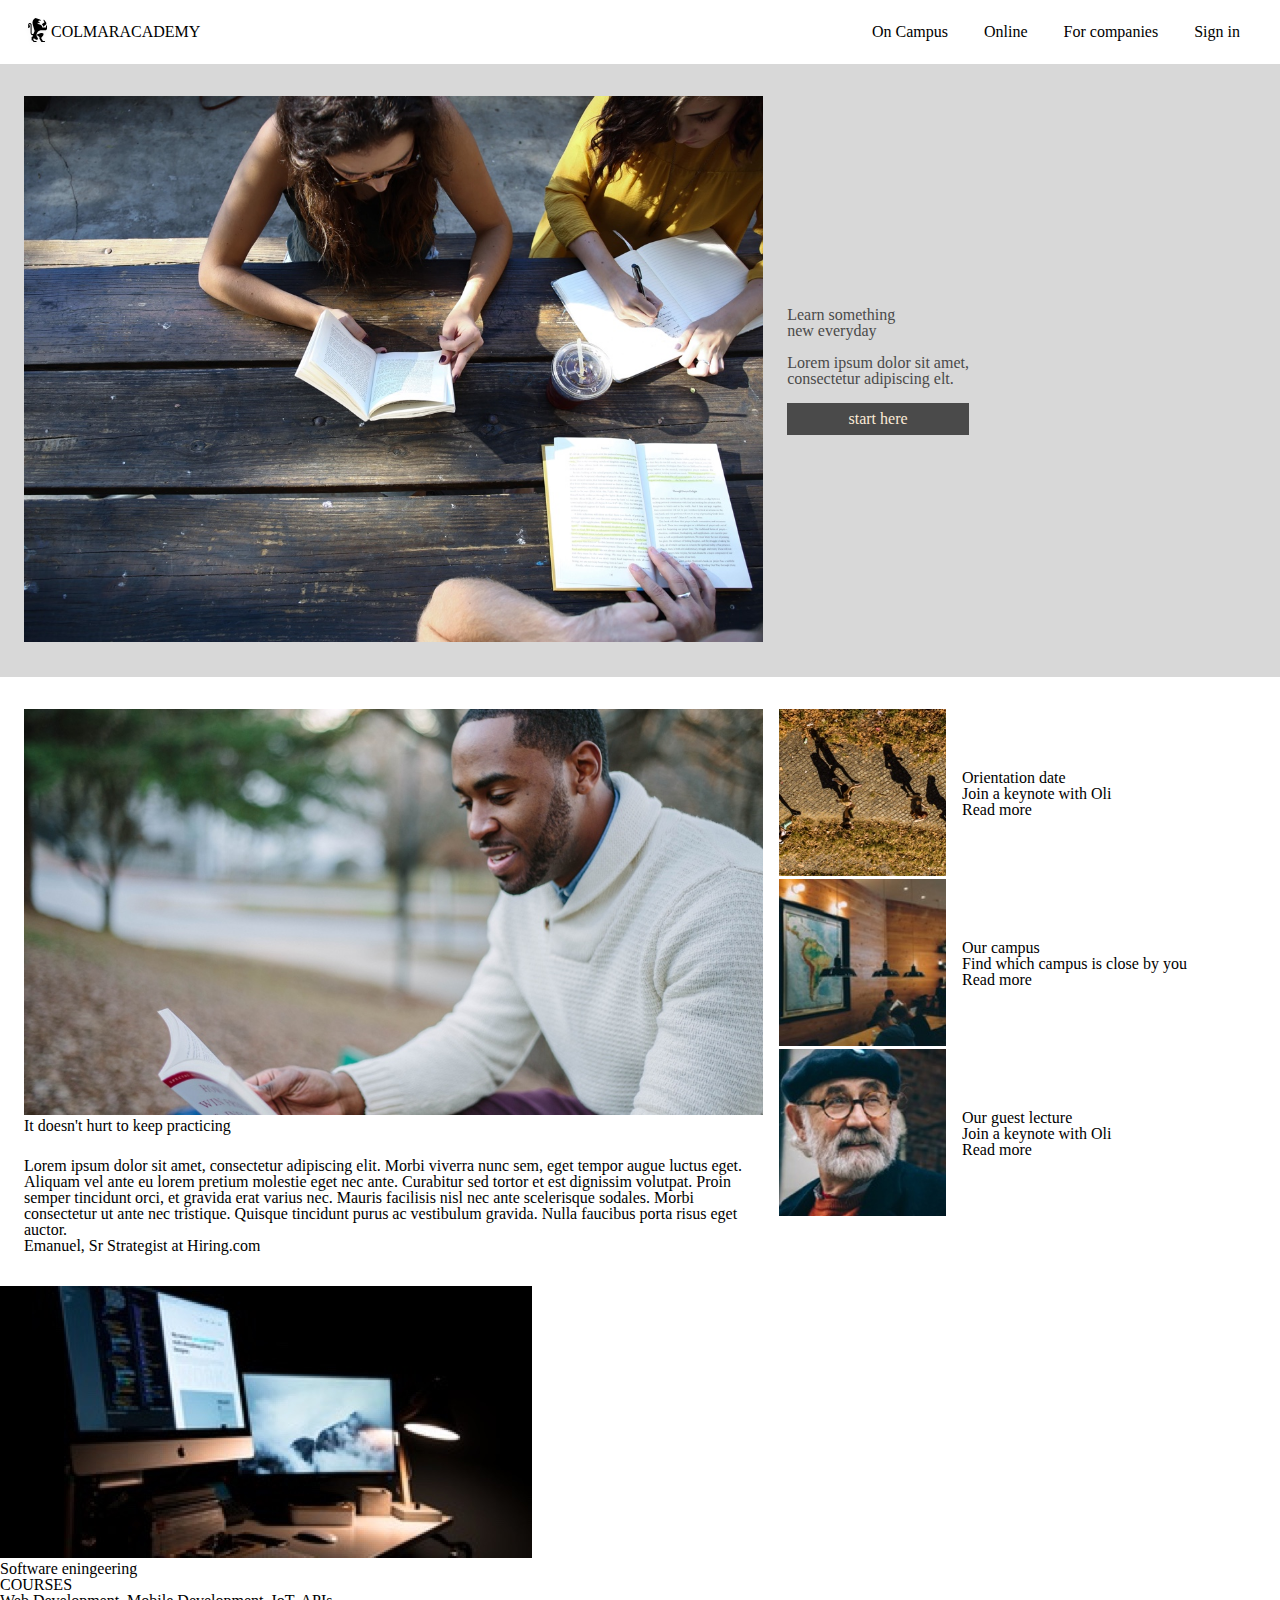
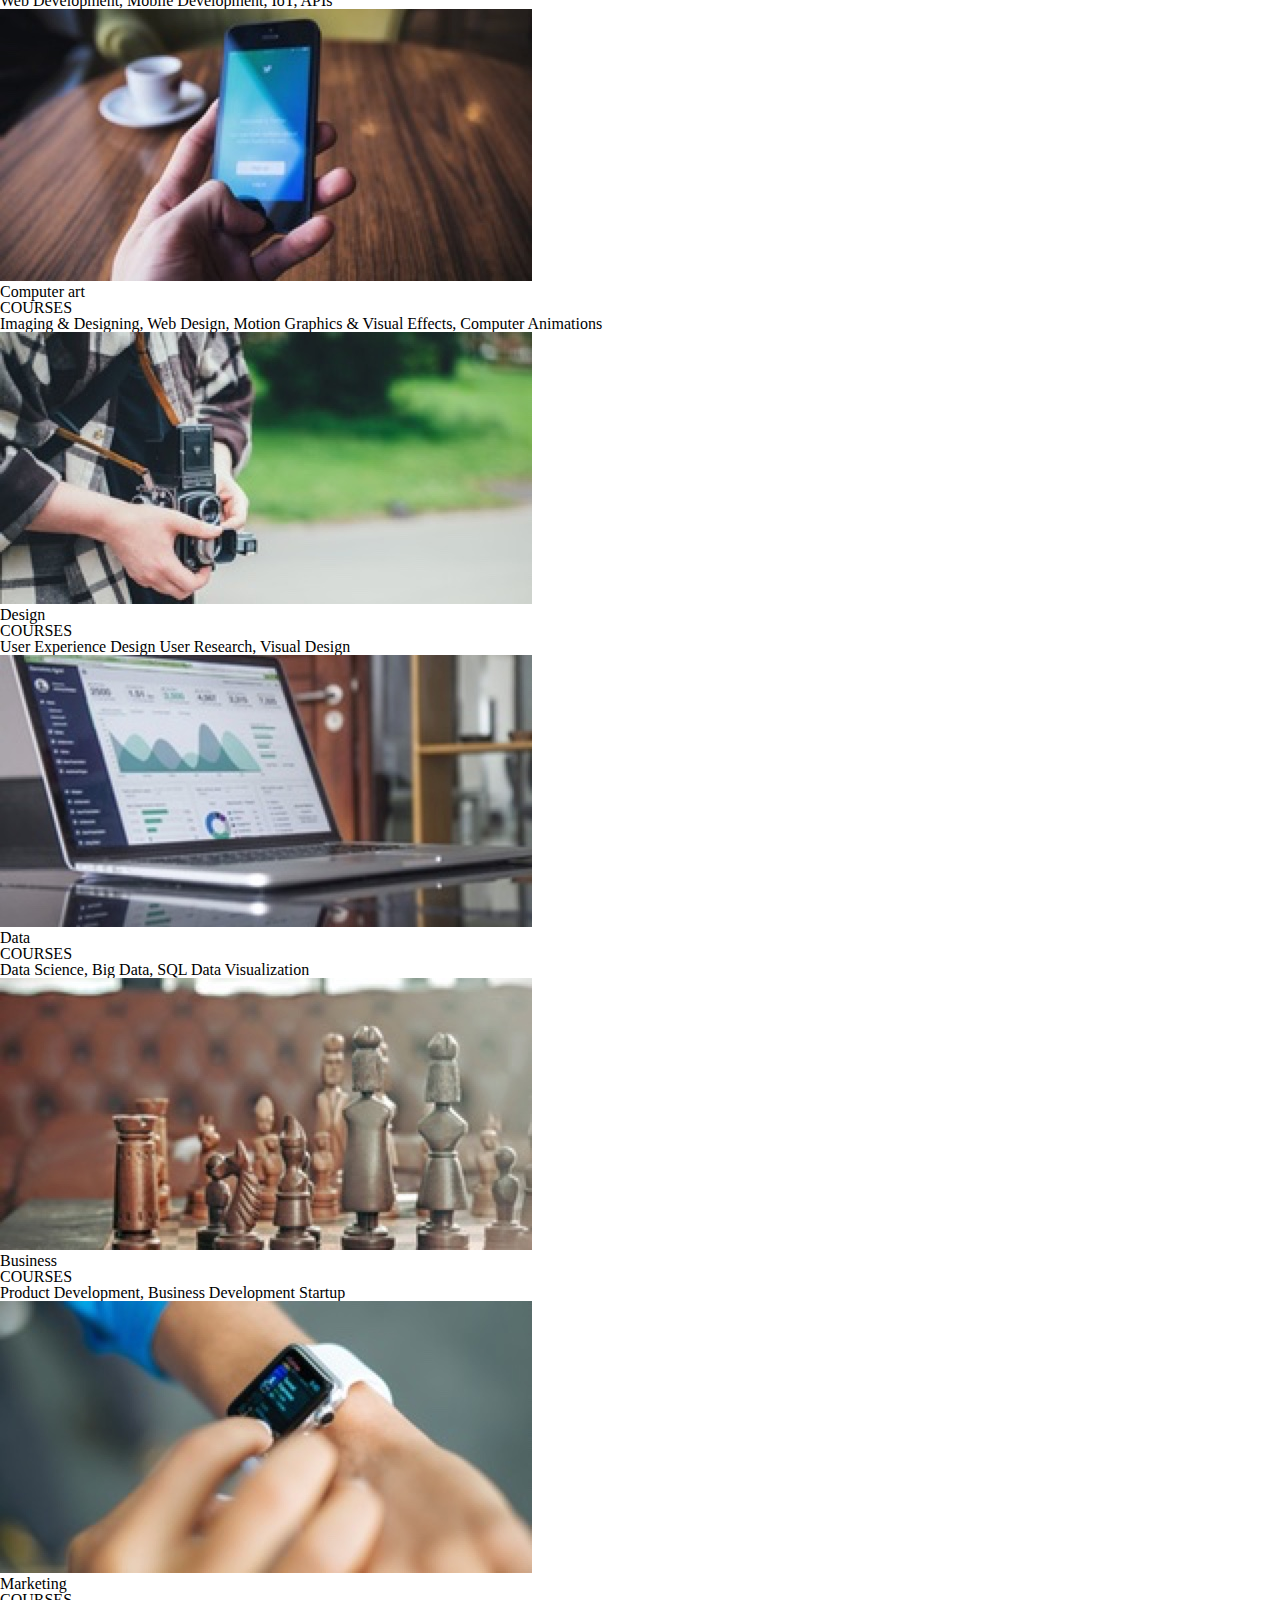
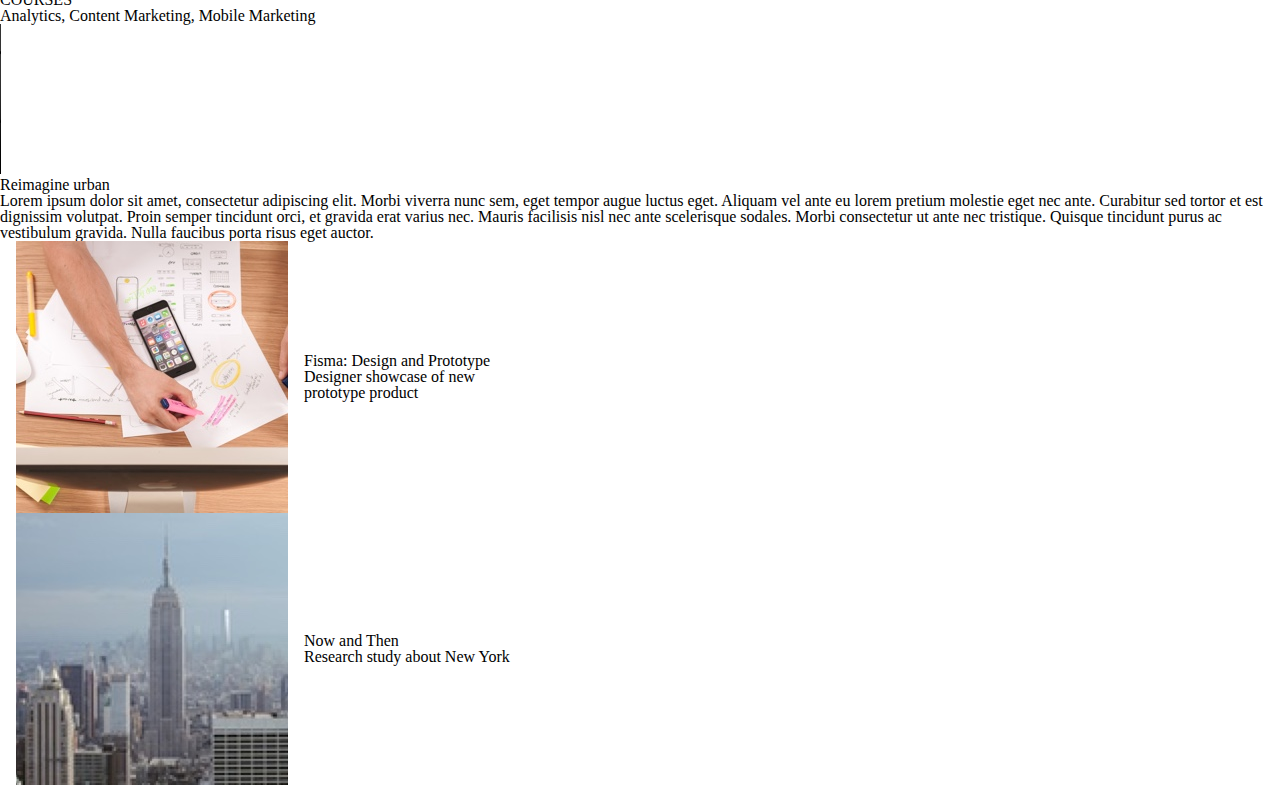
==== Colmar Academy/index.html @ 3397e7c2 "Adding Colmaracademy project" ====
<!DOCTYPE html>
<html lang="en">
<head>
  <meta charset="UTF-8">
  <title>Title</title>
  <link rel="stylesheet" href="resources/css/reset.css">
  <link rel="stylesheet" href="resources/css/style.css">


</head>
<body>

  <header>
      <div class="logo">
        <img src="resources/images/ic-logo.svg"/>
        <span>COLMARACADEMY</span>
      </div>

      <div class="screen-bar">
        <nav>
          <span>On Campus</span>
          <span>Online</span>
          <span>For companies</span>
          <span>Sign in</span>
        </nav>
      </div>
  </header>

  <div class="jumbotron">
      <div class="jumbotron-img">
        <img src="resources/images/banner.jpg">
      </div>

      <div class="jumbotron-text">
        <h1> Learn something <br>new everyday</h1>
        <p> Lorem ipsum dolor sit amet, <br> consectetur adipiscing elt.</p>
        <a href=""> start here</a>
      </div>
  </div>

  <div class="posts_section">
      <div class="main_article">
        <img src="resources/images/information-main.jpg">
        <h1>It doesn't hurt to keep practicing</h1>
        <p class="main_article_text">Lorem ipsum dolor sit amet, consectetur adipiscing elit. Morbi viverra nunc sem, eget tempor augue luctus eget. Aliquam vel ante eu lorem pretium molestie eget nec ante. Curabitur sed tortor et est dignissim volutpat. Proin semper tincidunt orci, et gravida erat varius nec. Mauris facilisis nisl nec ante scelerisque sodales. Morbi consectetur ut ante nec tristique. Quisque tincidunt purus ac vestibulum gravida. Nulla faucibus porta risus eget auctor.</p>
        <p class="main_article_autor"> Emanuel, Sr Strategist at Hiring.com</p>
      </div>

      <div class="posts">
        <div class="post">
          <div class="post_image">
            <img src="resources/images/information-orientation.jpg">
          </div>
          <div class="post_data">
            <h2> Orientation date</h2>
            <p> Join a keynote with Oli</p>
            <a> Read more</a>
          </div>
        </div>

        <div class="post">
          <div class="post_image">
            <img src="resources/images/information-campus.jpg">
          </div>
          <div class="post_data">
            <h2> Our campus</h2>
            <p> Find which campus is close by you</p>
            <a> Read more</a>
          </div>
        </div>

        <div class="post">
          <div class="post_image">
            <img src="resources/images/information-guest-lecture.jpg">
          </div>
          <div class="post_data">
            <h2> Our guest lecture</h2>
            <p> Join a keynote with Oli</p>
            <a> Read more</a>
          </div>
        </div>
      </div>
  </div>

  <div class="learning_section">
    <div class="learning_post">
      <img src="resources/images/course-software.jpg">
      <h2> Software eningeering</h2>
      <p> COURSES</p>
      <p> Web Development, Mobile Development, IoT, APIs</p>
    </div>
    <div class="learning_post">
      <img src="resources/images/course-computer-art.jpg">
      <h2> Computer art</h2>
      <p> COURSES</p>
      <p> Imaging & Designing, Web Design, Motion Graphics  & Visual Effects, Computer Animations</p>
    </div>
    <div class="learning_post">
      <img src="resources/images/course-design.jpg">
      <h2> Design</h2>
      <p> COURSES</p>
      <p> User Experience Design User Research, Visual Design</p>
    </div>
    <div class="learning_post">
      <img src="resources/images/course-data.jpg">
      <h2> Data</h2>
      <p> COURSES</p>
      <p> Data Science, Big Data, SQL Data Visualization</p>
    </div>
    <div class="learning_post">
      <img src="resources/images/course-business.jpg">
      <h2> Business</h2>
      <p> COURSES</p>
      <p> Product Development, Business Development Startup</p>
    </div>
    <div class="learning_post">
      <img src="resources/images/course-marketing.jpg">
      <h2> Marketing</h2>
      <p> COURSES</p>
      <p> Analytics, Content Marketing, Mobile Marketing</p>
    </div>

  </div>

  <div class="thesis_section">
    <div  class="thesis_video">
      <video src="resources/videos/thesis.mp4" controls></video>
      <h2> Reimagine urban</h2>
      <p> Lorem ipsum dolor sit amet, consectetur adipiscing elit. Morbi viverra nunc sem, eget tempor augue luctus eget. Aliquam vel ante eu lorem pretium molestie eget nec ante. Curabitur sed tortor et est dignissim volutpat. Proin semper tincidunt orci, et gravida erat varius nec. Mauris facilisis nisl nec ante scelerisque sodales. Morbi consectetur ut ante nec tristique. Quisque tincidunt purus ac vestibulum gravida. Nulla faucibus porta risus eget auctor.</p>
    </div>

    <div class="posts">

      <div class="post">
        <img src="resources/images/thesis-fisma.jpg">
        <div class="post_data">
          <h2> Fisma: Design and Prototype</h2>
          <p> Designer showcase of new prototype product</p>
        </div>
      </div>

      <div class="post">
        <img src="resources/images/thesis-now-and-then.jpg">
        <div class="post_data">
          <h2> Now and Then</h2>
          <p> Research study about New York</p>
        </div>
      </div>

    </div>

  </div>


</body>
</html>
---- Colmar Academy/resources/css/style.css ----
html{
    font-size: 16px;
}

header{
    height: 4rem;
    display: flex;
    justify-content: space-between;
    align-items: center;
}
.logo{
    margin-left: 24px;
    display: flex;
    align-items: center;
}
.logo span{

}
nav{
    margin-right: 24px;
}
nav span{
    margin: 0 1rem;
}


/* Jumbotron section */
.jumbotron{
    display: flex;
    background-color: #D8D8D8;
    color: #4A4A4A;
    padding: 2rem 1.5rem;
}
.jumbotron-img{

    width: 60%;
}
.jumbotron img{
    max-width: 100%;
}

.jumbotron-text{
    padding-left: 1.5rem;
    display: flex;
    flex-direction: column;
    justify-content: center;
}
.jumbotron-text a{
    padding: 0.5rem 1rem;
    background-color: #4A4A4A;
    color: antiquewhite;

    text-align: center;
}
.jumbotron p{
    margin: 1rem 0;
}
/* End jumbotron section */



/* Post section */
.posts_section{
    display: flex;
    padding: 2rem 1.5rem;
}
.main_article{
    width: 60%;
}
.main_article img{
    max-width: 100%;
}
.main_article h1{
    margin-bottom: 1.5rem;
}
.posts{
    width: 40%;
}
.post{
    padding-left: 1rem;
    display: flex;
}
.post_image{
    width: 35%;
}

.post img{
    max-width: 100%;
}
.post_data{
    display: flex;
    padding-left: 1rem;
    flex-direction: column;
    justify-content: center;
}





/* End post section */
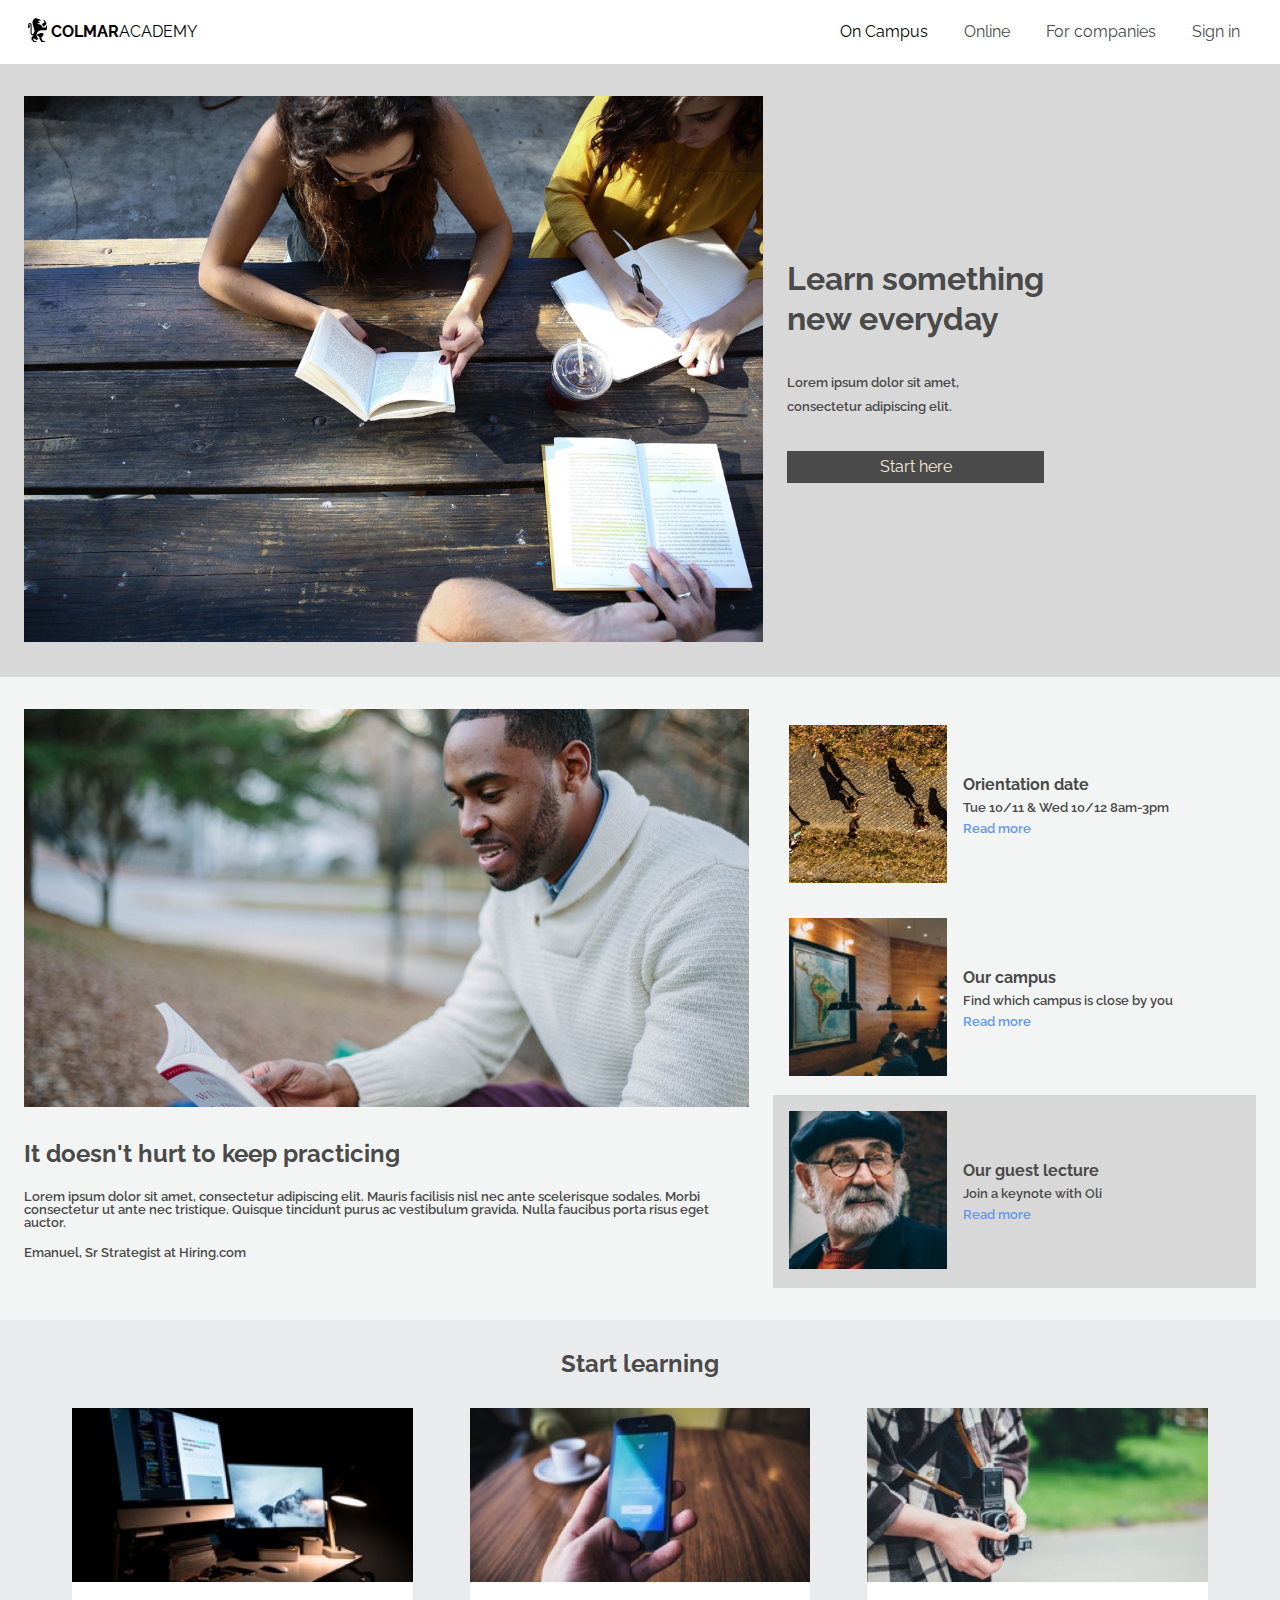
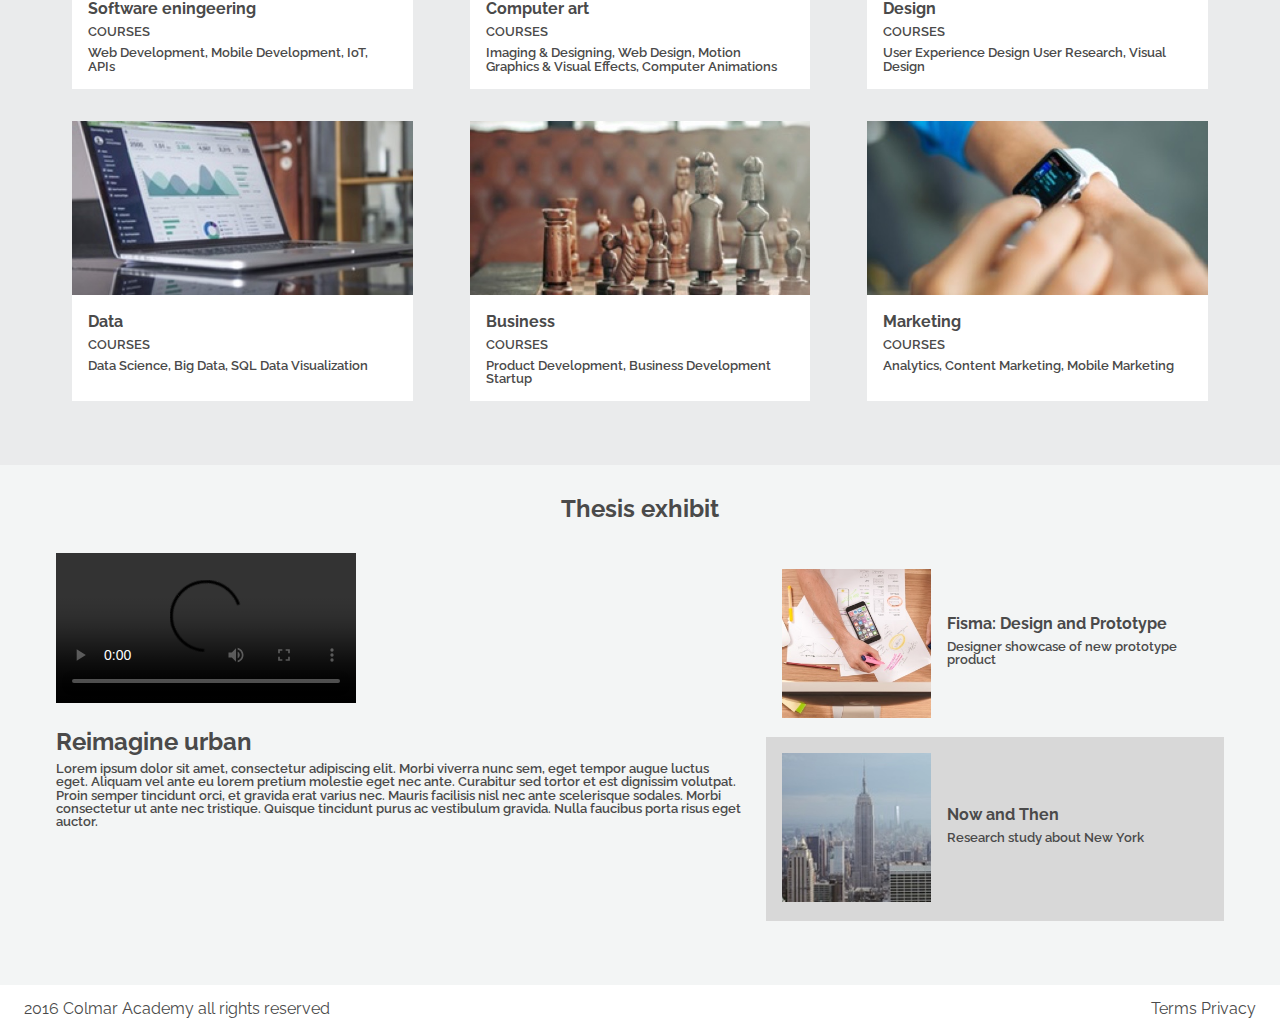
==== commit 4ba84f33: "Finishing desktop design" ====
--- a/Colmar Academy/index.html
+++ b/Colmar Academy/index.html
@@ -5,7 +5,7 @@
   <title>Title</title>
   <link rel="stylesheet" href="resources/css/reset.css">
   <link rel="stylesheet" href="resources/css/style.css">
-
+  <link href="https://fonts.googleapis.com/css?family=Raleway:400,600,800" rel="stylesheet">
 
 </head>
 <body>
@@ -13,12 +13,12 @@
   <header>
       <div class="logo">
         <img src="resources/images/ic-logo.svg"/>
-        <span>COLMARACADEMY</span>
+        <span><strong>COLMAR</strong>ACADEMY</span>
       </div>
 
       <div class="screen-bar">
         <nav>
-          <span>On Campus</span>
+          <span><a>On Campus</a></span>
           <span>Online</span>
           <span>For companies</span>
           <span>Sign in</span>
@@ -33,16 +33,16 @@
 
       <div class="jumbotron-text">
         <h1> Learn something <br>new everyday</h1>
-        <p> Lorem ipsum dolor sit amet, <br> consectetur adipiscing elt.</p>
-        <a href=""> start here</a>
+        <p> Lorem ipsum dolor sit amet, <br> consectetur adipiscing elit.</p>
+        <a href=""> Start here</a>
       </div>
   </div>
 
   <div class="posts_section">
       <div class="main_article">
         <img src="resources/images/information-main.jpg">
-        <h1>It doesn't hurt to keep practicing</h1>
-        <p class="main_article_text">Lorem ipsum dolor sit amet, consectetur adipiscing elit. Morbi viverra nunc sem, eget tempor augue luctus eget. Aliquam vel ante eu lorem pretium molestie eget nec ante. Curabitur sed tortor et est dignissim volutpat. Proin semper tincidunt orci, et gravida erat varius nec. Mauris facilisis nisl nec ante scelerisque sodales. Morbi consectetur ut ante nec tristique. Quisque tincidunt purus ac vestibulum gravida. Nulla faucibus porta risus eget auctor.</p>
+        <h2>It doesn't hurt to keep practicing</h2>
+        <p class="main_article_text">Lorem ipsum dolor sit amet, consectetur adipiscing elit. Mauris facilisis nisl nec ante scelerisque sodales. Morbi consectetur ut ante nec tristique. Quisque tincidunt purus ac vestibulum gravida. Nulla faucibus porta risus eget auctor.</p>
         <p class="main_article_autor"> Emanuel, Sr Strategist at Hiring.com</p>
       </div>
 
@@ -52,8 +52,8 @@
             <img src="resources/images/information-orientation.jpg">
           </div>
           <div class="post_data">
-            <h2> Orientation date</h2>
-            <p> Join a keynote with Oli</p>
+            <h3> Orientation date</h3>
+            <p> Tue 10/11 & Wed 10/12 8am-3pm</p>
             <a> Read more</a>
           </div>
         </div>
@@ -63,7 +63,7 @@
             <img src="resources/images/information-campus.jpg">
           </div>
           <div class="post_data">
-            <h2> Our campus</h2>
+            <h3> Our campus</h3>
             <p> Find which campus is close by you</p>
             <a> Read more</a>
           </div>
@@ -74,7 +74,7 @@
             <img src="resources/images/information-guest-lecture.jpg">
           </div>
           <div class="post_data">
-            <h2> Our guest lecture</h2>
+            <h3> Our guest lecture</h3>
             <p> Join a keynote with Oli</p>
             <a> Read more</a>
           </div>
@@ -83,74 +83,115 @@
   </div>
 
   <div class="learning_section">
-    <div class="learning_post">
-      <img src="resources/images/course-software.jpg">
-      <h2> Software eningeering</h2>
-      <p> COURSES</p>
-      <p> Web Development, Mobile Development, IoT, APIs</p>
-    </div>
-    <div class="learning_post">
-      <img src="resources/images/course-computer-art.jpg">
-      <h2> Computer art</h2>
-      <p> COURSES</p>
-      <p> Imaging & Designing, Web Design, Motion Graphics  & Visual Effects, Computer Animations</p>
-    </div>
-    <div class="learning_post">
-      <img src="resources/images/course-design.jpg">
-      <h2> Design</h2>
-      <p> COURSES</p>
-      <p> User Experience Design User Research, Visual Design</p>
-    </div>
-    <div class="learning_post">
-      <img src="resources/images/course-data.jpg">
-      <h2> Data</h2>
-      <p> COURSES</p>
-      <p> Data Science, Big Data, SQL Data Visualization</p>
-    </div>
-    <div class="learning_post">
-      <img src="resources/images/course-business.jpg">
-      <h2> Business</h2>
-      <p> COURSES</p>
-      <p> Product Development, Business Development Startup</p>
-    </div>
-    <div class="learning_post">
-      <img src="resources/images/course-marketing.jpg">
-      <h2> Marketing</h2>
-      <p> COURSES</p>
-      <p> Analytics, Content Marketing, Mobile Marketing</p>
-    </div>
 
-  </div>
+    <h2 class="title" > Start learning</h2>
+    <div class="learning_posts">
 
-  <div class="thesis_section">
-    <div  class="thesis_video">
-      <video src="resources/videos/thesis.mp4" controls></video>
-      <h2> Reimagine urban</h2>
-      <p> Lorem ipsum dolor sit amet, consectetur adipiscing elit. Morbi viverra nunc sem, eget tempor augue luctus eget. Aliquam vel ante eu lorem pretium molestie eget nec ante. Curabitur sed tortor et est dignissim volutpat. Proin semper tincidunt orci, et gravida erat varius nec. Mauris facilisis nisl nec ante scelerisque sodales. Morbi consectetur ut ante nec tristique. Quisque tincidunt purus ac vestibulum gravida. Nulla faucibus porta risus eget auctor.</p>
-    </div>
-
-    <div class="posts">
-
-      <div class="post">
-        <img src="resources/images/thesis-fisma.jpg">
-        <div class="post_data">
-          <h2> Fisma: Design and Prototype</h2>
-          <p> Designer showcase of new prototype product</p>
+      <div class="learning_post">
+        <img src="resources/images/course-software.jpg">
+        <div class="learning_post_data">
+          <h3> Software eningeering</h3>
+          <p> COURSES</p>
+          <p> Web Development, Mobile Development, IoT, APIs</p>
         </div>
       </div>
 
-      <div class="post">
-        <img src="resources/images/thesis-now-and-then.jpg">
-        <div class="post_data">
-          <h2> Now and Then</h2>
-          <p> Research study about New York</p>
+      <div class="learning_post">
+        <img src="resources/images/course-computer-art.jpg">
+        <div class="learning_post_data">
+          <h3> Computer art</h3>
+          <p> COURSES</p>
+          <p> Imaging & Designing, Web Design, Motion Graphics  & Visual Effects, Computer Animations</p>
+        </div>
+      </div>
+
+      <div class="learning_post">
+        <img src="resources/images/course-design.jpg">
+        <div class="learning_post_data">
+          <h3> Design</h3>
+          <p> COURSES</p>
+          <p> User Experience Design User Research, Visual Design</p>
+        </div>
+      </div>
+
+      <div class="learning_post">
+        <img src="resources/images/course-data.jpg">
+        <div class="learning_post_data">
+          <h3> Data</h3>
+          <p> COURSES</p>
+          <p> Data Science, Big Data, SQL Data Visualization</p>
+        </div>
+      </div>
+
+      <div class="learning_post">
+        <img src="resources/images/course-business.jpg">
+        <div class="learning_post_data">
+          <h3> Business</h3>
+          <p> COURSES</p>
+          <p> Product Development, Business Development Startup</p>
+        </div>
+      </div>
+
+      <div class="learning_post">
+        <img src="resources/images/course-marketing.jpg">
+        <div class="learning_post_data">
+          <h3> Marketing</h3>
+          <p> COURSES</p>
+          <p> Analytics, Content Marketing, Mobile Marketing</p>
         </div>
       </div>
 
     </div>
 
+
   </div>
 
+  <div class="thesis_section">
+    <h2 class="title" > Thesis exhibit</h2>
+    <div class="thesis_content">
+      <div  class="thesis_video">
+        <video src="resources/videos/thesis.mp4" controls></video>
+        <h2> Reimagine urban</h2>
+        <p> Lorem ipsum dolor sit amet, consectetur adipiscing elit. Morbi viverra nunc sem, eget tempor augue luctus eget. Aliquam vel ante eu lorem pretium molestie eget nec ante. Curabitur sed tortor et est dignissim volutpat. Proin semper tincidunt orci, et gravida erat varius nec. Mauris facilisis nisl nec ante scelerisque sodales. Morbi consectetur ut ante nec tristique. Quisque tincidunt purus ac vestibulum gravida. Nulla faucibus porta risus eget auctor.</p>
+      </div>
+
+      <div class="posts">
+
+        <div class="post">
+          <div class="post_image">
+            <img src="resources/images/thesis-fisma.jpg">
+          </div>
+          <div class="post_data">
+            <h3> Fisma: Design and Prototype</h3>
+            <p> Designer showcase of new prototype product</p>
+          </div>
+        </div>
+
+        <div class="post">
+          <div class="post_image">
+            <img src="resources/images/thesis-now-and-then.jpg">
+          </div>
+          <div class="post_data">
+            <h3> Now and Then</h3>
+            <p> Research study about New York</p>
+          </div>
+        </div>
+
+      </div>
+    </div>
+
+
+  </div>
+
+  <footer>
+    <div>
+      2016 Colmar Academy all rights reserved
+    </div>
+
+    <div>
+      Terms Privacy
+    </div>
+  </footer>
 
 </body>
 </html>--- a/Colmar Academy/resources/css/style.css
+++ b/Colmar Academy/resources/css/style.css
@@ -1,5 +1,7 @@
 html{
     font-size: 16px;
+    color: #4A4A4A;
+    font-family: 'Raleway', sans-serif;
 }
 
 header{
@@ -9,12 +11,35 @@
     align-items: center;
 }
 .logo{
+    color:black;
     margin-left: 24px;
     display: flex;
     align-items: center;
 }
-.logo span{
-
+span strong{
+    font-weight: bold;
+
+}
+h1{
+    line-height: 2.5rem;
+    font-weight: bold;
+    font-size: 2rem;
+}
+
+h2{
+    font-size: 1.5rem;
+    font-weight: bold;
+}
+h3{
+    font-size: 1rem;
+    font-weight: bold;
+    color: #4A4A4A;
+}
+
+
+p{
+    font-size: 0.82rem;
+    font-weight: 600;
 }
 nav{
     margin-right: 24px;
@@ -23,12 +48,16 @@
     margin: 0 1rem;
 }
 
+.title{
+    text-align: center;
+    margin-bottom: 2rem;
+}
 
 /* Jumbotron section */
 .jumbotron{
     display: flex;
     background-color: #D8D8D8;
-    color: #4A4A4A;
+
     padding: 2rem 1.5rem;
 }
 .jumbotron-img{
@@ -53,7 +82,9 @@
     text-align: center;
 }
 .jumbotron p{
-    margin: 1rem 0;
+    margin: 2rem 0;
+    line-height: 1.5rem;
+    font-weight: 600;
 }
 /* End jumbotron section */
 
@@ -61,6 +92,7 @@
 
 /* Post section */
 .posts_section{
+    background-color: #F3F5F5;
     display: flex;
     padding: 2rem 1.5rem;
 }
@@ -70,18 +102,40 @@
 .main_article img{
     max-width: 100%;
 }
-.main_article h1{
+.main_article h2{
+    margin-top: 2rem;
     margin-bottom: 1.5rem;
 }
+.main_article_text, .main_article_autor{
+
+    margin-top: 1rem;
+}
 .posts{
+    margin-left: 1.5rem;
     width: 40%;
 }
+
+
+.posts .post:last-child{
+    background-color: #D8D8D8;
+}
+.posts .post:first-child{
+    padding-top: 0;
+}
+
 .post{
-    padding-left: 1rem;
+
     display: flex;
 }
 .post_image{
     width: 35%;
+    margin: 1rem 1rem;
+}
+
+.post a{
+    font-size: 0.82rem;
+    font-weight: 600;
+    color: cornflowerblue;
 }
 
 .post img{
@@ -89,13 +143,93 @@
 }
 .post_data{
     display: flex;
-    padding-left: 1rem;
+    width: 65%;
     flex-direction: column;
     justify-content: center;
 }
-
-
-
-
-
-/* End post section */+.post_data p{
+    margin: 0.5rem 0;
+}
+
+
+/* Post section end*/
+
+/* Learning section */
+
+.learning_section{
+    padding: 2rem 4.5rem;
+    background-color:#EAEBEC ;
+}
+.learning_section h2{
+    text-align: center;
+}
+.learning_posts{
+    display: flex;
+    flex-flow: wrap;
+    justify-content: space-between;
+}
+
+.learning_post{
+    width: 30%;
+    background-color: white;
+    margin-bottom: 2rem;
+}
+
+.learning_post h2{
+
+    text-align: left;
+}
+
+.learning_post img{
+    max-width: 100%;
+}
+.learning_post p{
+    margin: 0.5rem 0;
+}
+.learning_post_data{
+    margin: 1rem 1rem 1rem ;
+}
+
+/* Learning section end*/
+
+/* Thesis section*/
+.thesis_section{
+    background-color: #F3F5F5;
+    padding: 2rem;
+
+}
+
+
+.thesis_content{
+    display: flex;
+    margin: 2rem 1.5rem ;
+}
+
+
+.thesis_video{
+    width: 60%;
+
+}
+.thesis_video video{
+    max-width: 100%;
+    margin-bottom: 1.5rem;
+}
+.thesis_video h2{
+    margin-bottom: 0.5rem;
+}
+
+
+
+/* Thesis section end*/
+
+
+/* footer */
+footer{
+    display: flex;
+    justify-content: space-between;
+}
+footer div{
+    margin: 1rem 1.5rem;
+}
+
+/* footer end*/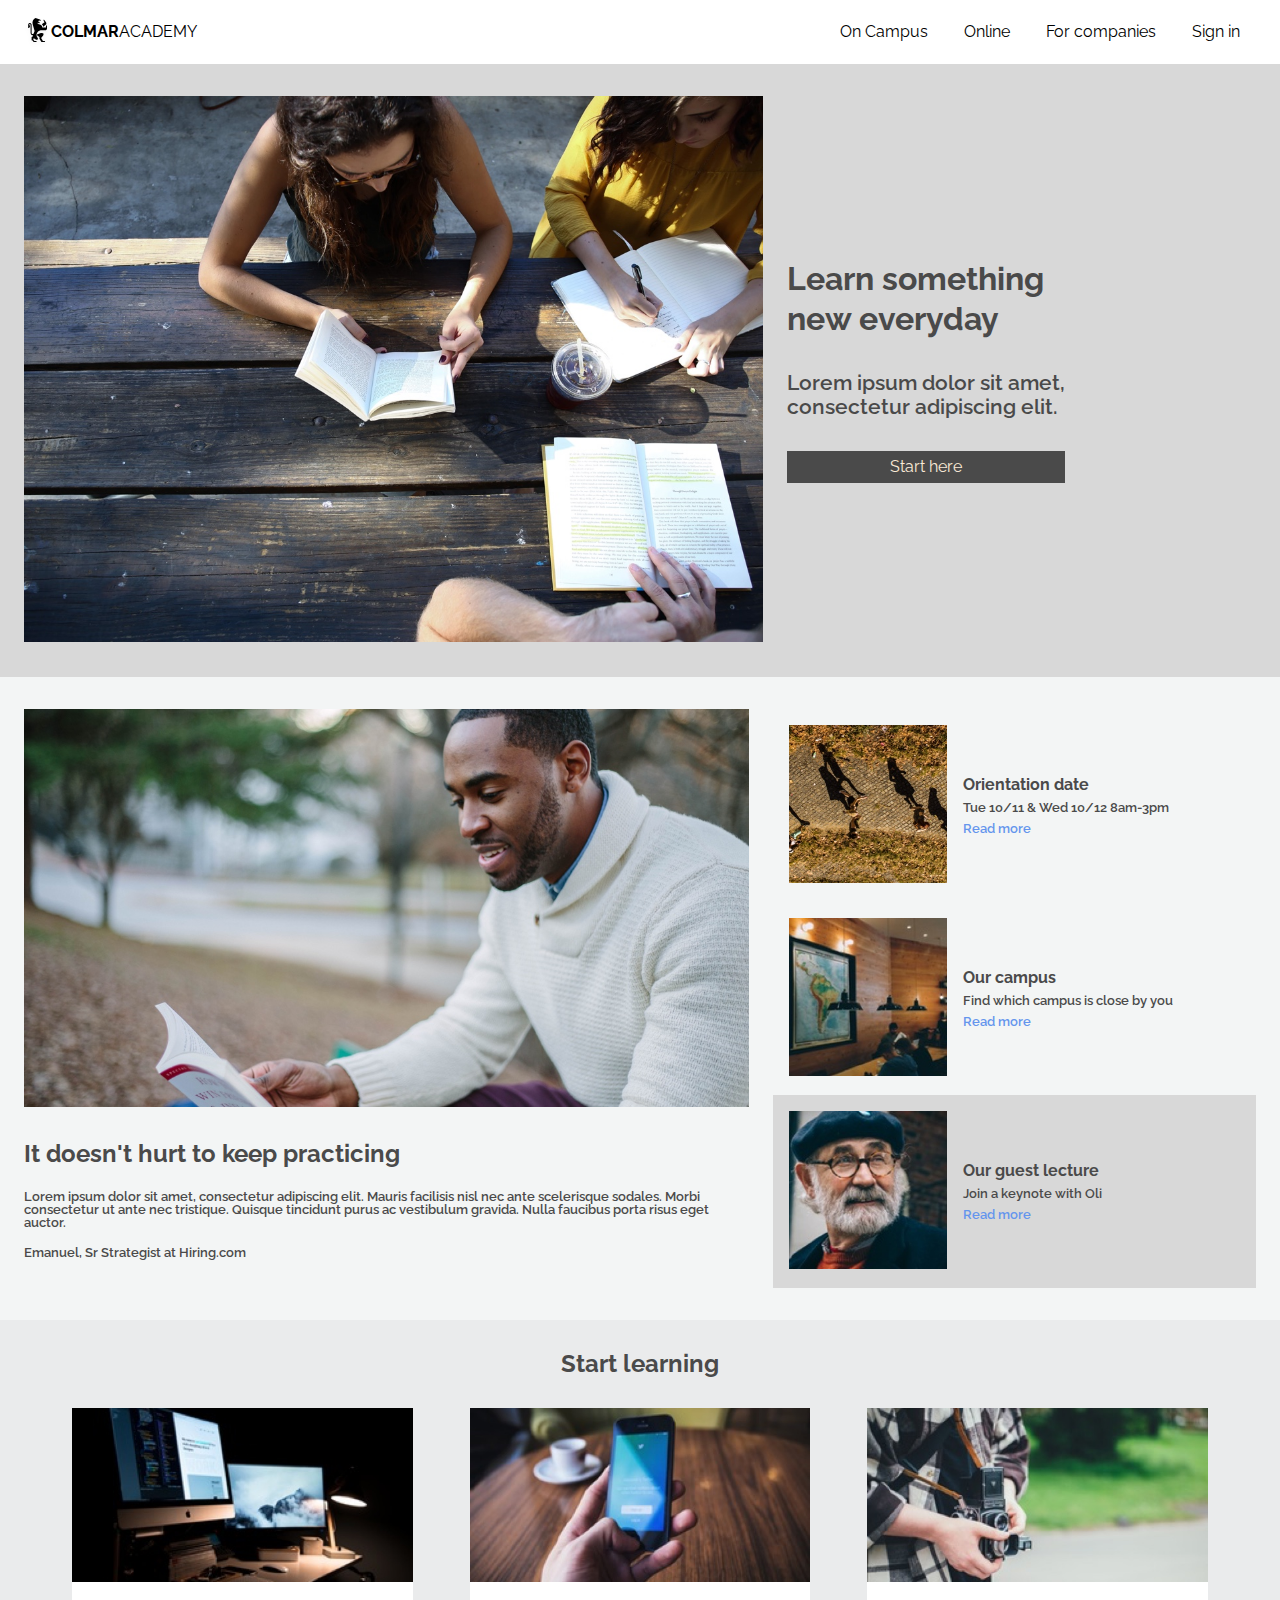
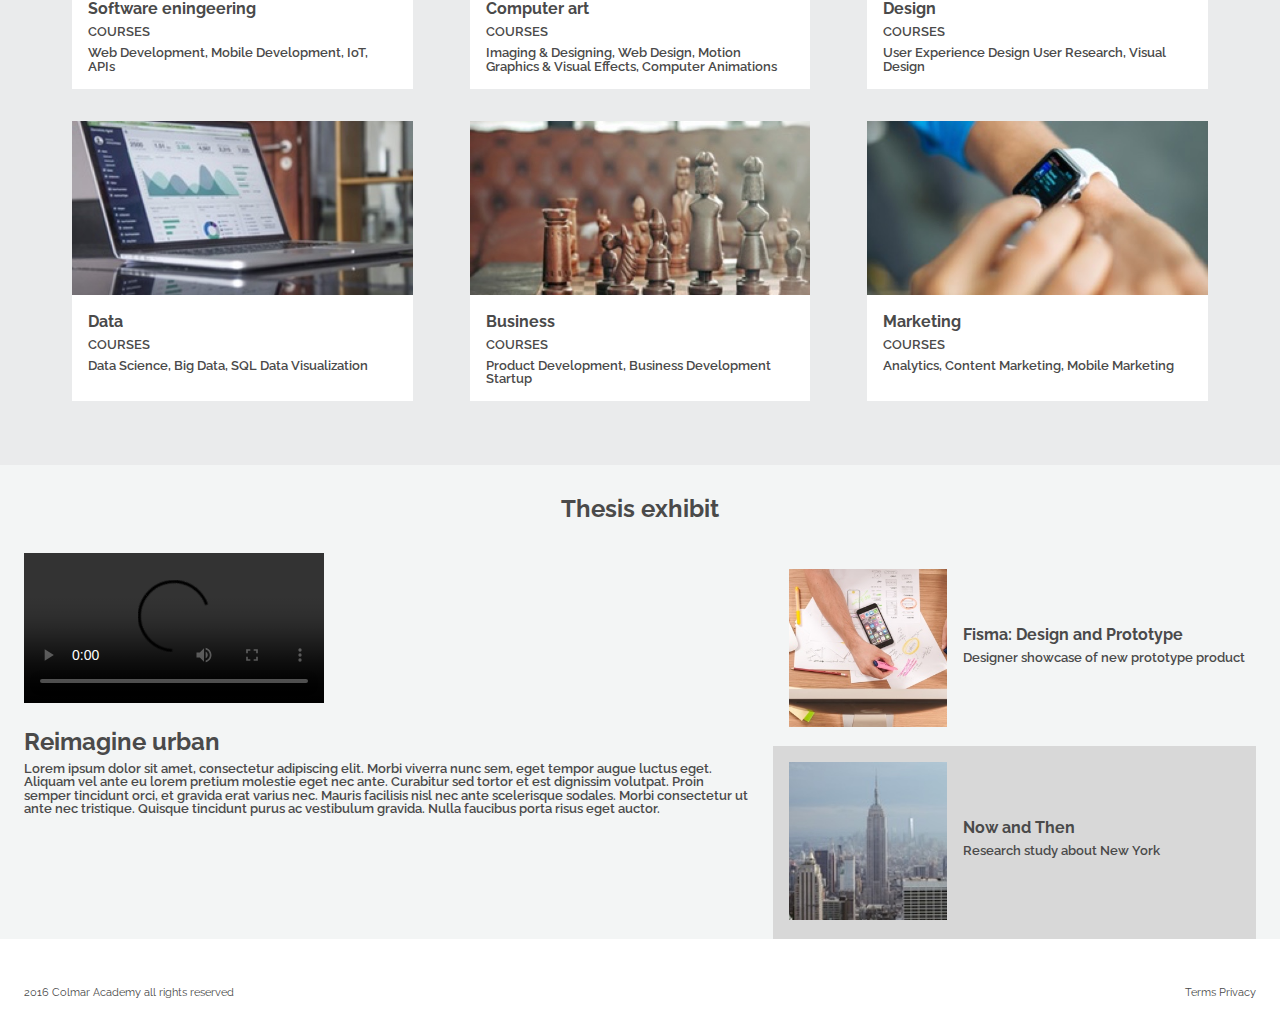
==== commit da80e694: "starting mobile version" ====
--- a/Colmar Academy/index.html
+++ b/Colmar Academy/index.html
@@ -11,19 +11,29 @@
 <body>
 
   <header>
-      <div class="logo">
-        <img src="resources/images/ic-logo.svg"/>
-        <span><strong>COLMAR</strong>ACADEMY</span>
-      </div>
-
-      <div class="screen-bar">
-        <nav>
-          <span><a>On Campus</a></span>
-          <span>Online</span>
-          <span>For companies</span>
-          <span>Sign in</span>
-        </nav>
-      </div>
+
+
+    <div class="logo desktop">
+      <img src="resources/images/ic-logo.svg"/>
+      <span><strong>COLMAR</strong>ACADEMY</span>
+    </div>
+
+    <div class="screen-bar desktop">
+      <nav>
+        <span><a href="#">On Campus</a></span>
+        <span><a href="#">Online</a></span>
+        <span><a href="#">For companies</a></span>
+        <span><a href="#">Sign in</a></span>
+      </nav>
+    </div>
+
+    <div class="mobile-bar">
+      <div class="box"><img src="resources/images/ic-logo.svg"/></div>
+      <div class="box"><img src="resources/images/ic-on-campus.svg"/></div>
+      <div class="box"><img src="resources/images/ic-online.svg"/></div>
+      <div class="box"><img src="resources/images/ic-login.svg"/></div>
+    </div>
+
   </header>
 
   <div class="jumbotron">
--- a/Colmar Academy/resources/css/style.css
+++ b/Colmar Academy/resources/css/style.css
@@ -1,20 +1,17 @@
+
+/* Global styles */
 html{
     font-size: 16px;
     color: #4A4A4A;
     font-family: 'Raleway', sans-serif;
 }
 
-header{
-    height: 4rem;
-    display: flex;
-    justify-content: space-between;
-    align-items: center;
-}
 .logo{
     color:black;
     margin-left: 24px;
     display: flex;
     align-items: center;
+
 }
 span strong{
     font-weight: bold;
@@ -41,6 +38,18 @@
     font-size: 0.82rem;
     font-weight: 600;
 }
+/* Global styles end*/
+
+
+
+/* Header section */
+header{
+    height: 4rem;
+    display: flex;
+    justify-content: space-between;
+    align-items: center;
+}
+
 nav{
     margin-right: 24px;
 }
@@ -52,6 +61,12 @@
     text-align: center;
     margin-bottom: 2rem;
 }
+
+.mobile-bar{
+    display: none;
+}
+
+/* Header section end*/
 
 /* Jumbotron section */
 .jumbotron{
@@ -85,6 +100,7 @@
     margin: 2rem 0;
     line-height: 1.5rem;
     font-weight: 600;
+    font-size: 1.3rem;
 }
 /* End jumbotron section */
 
@@ -195,7 +211,7 @@
 /* Thesis section*/
 .thesis_section{
     background-color: #F3F5F5;
-    padding: 2rem;
+    padding-top: 2rem;
 
 }
 
@@ -229,7 +245,31 @@
     justify-content: space-between;
 }
 footer div{
+    font-size: 0.7rem;
     margin: 1rem 1.5rem;
 }
 
-/* footer end*/+/* footer end*/
+
+
+
+
+@media only screen and (max-width: 470px){
+    /* Header  section*/
+    .desktop{
+        display: none;
+    }
+    .mobile-bar{
+
+        display: flex;
+        justify-content: space-between;
+        align-items: center;
+        width: 100%;
+        padding: 0 2rem;
+    }
+
+
+    /* Header section end*/
+
+
+}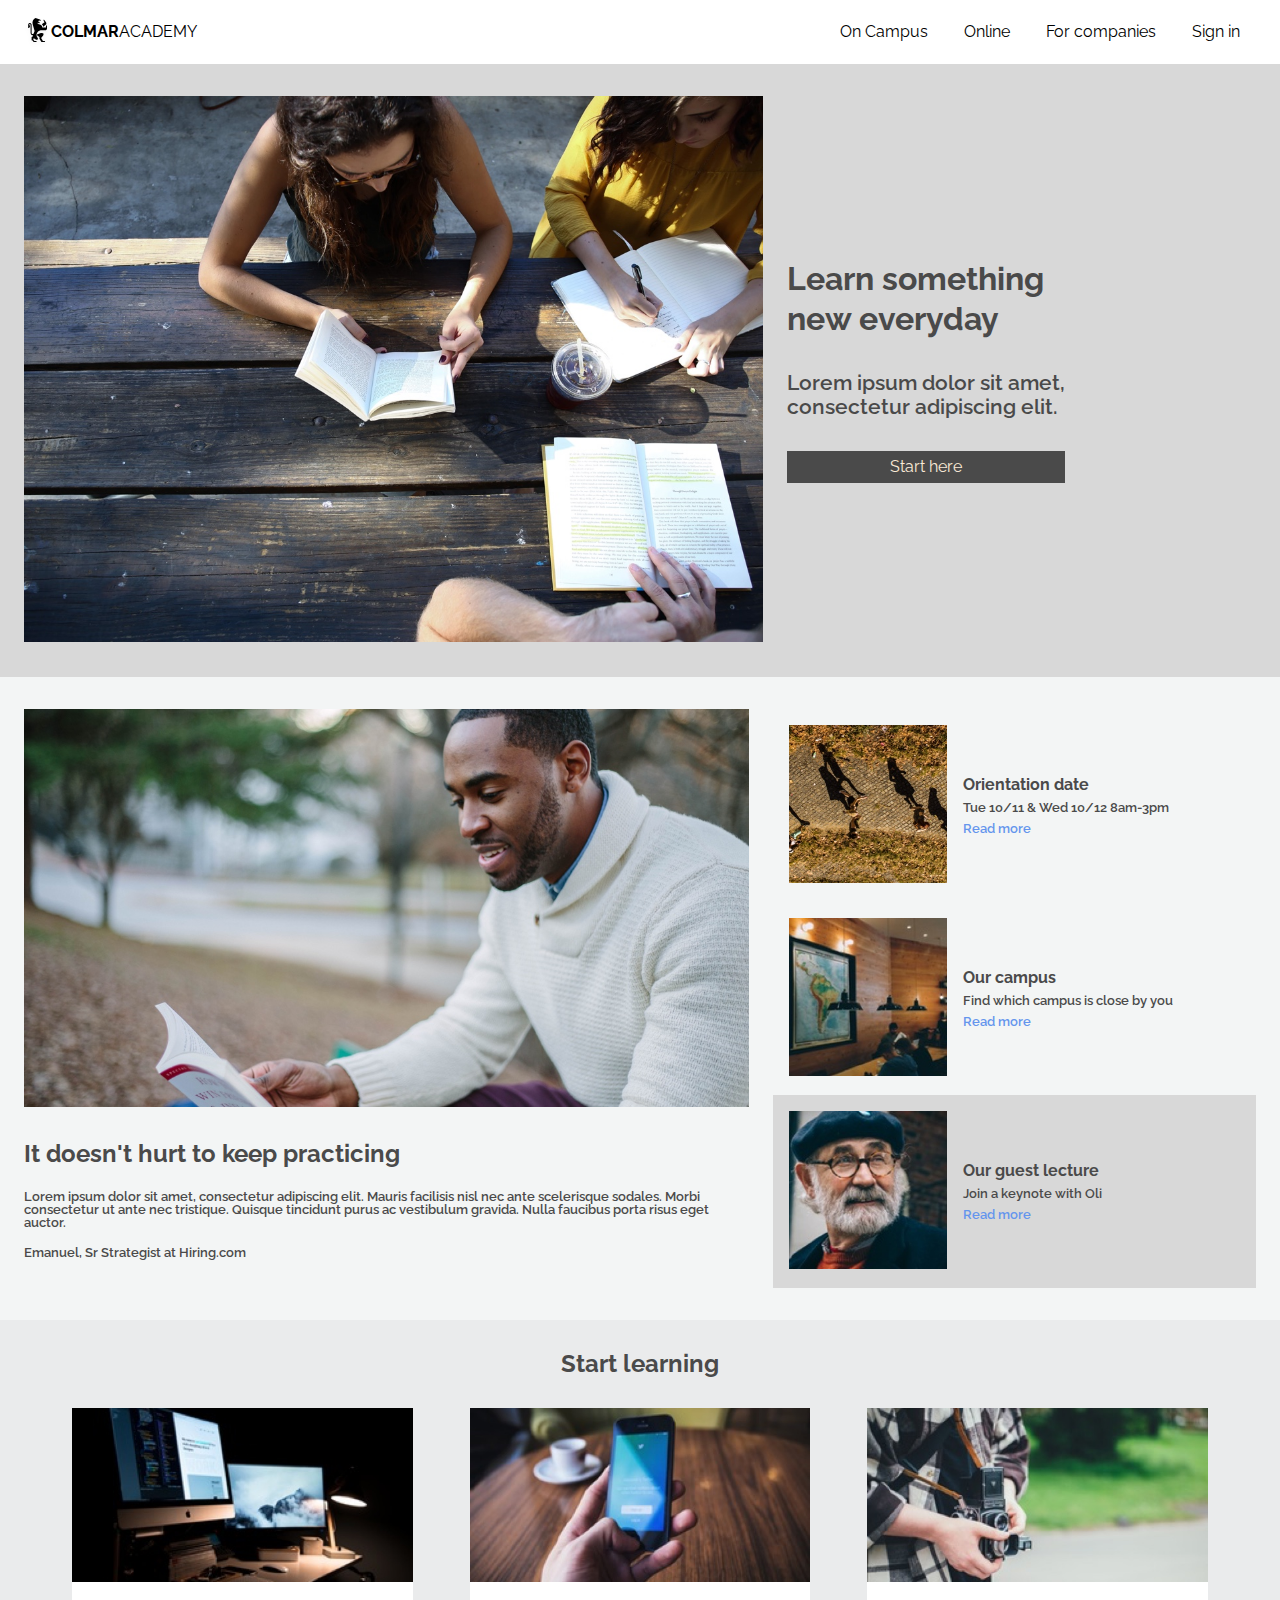
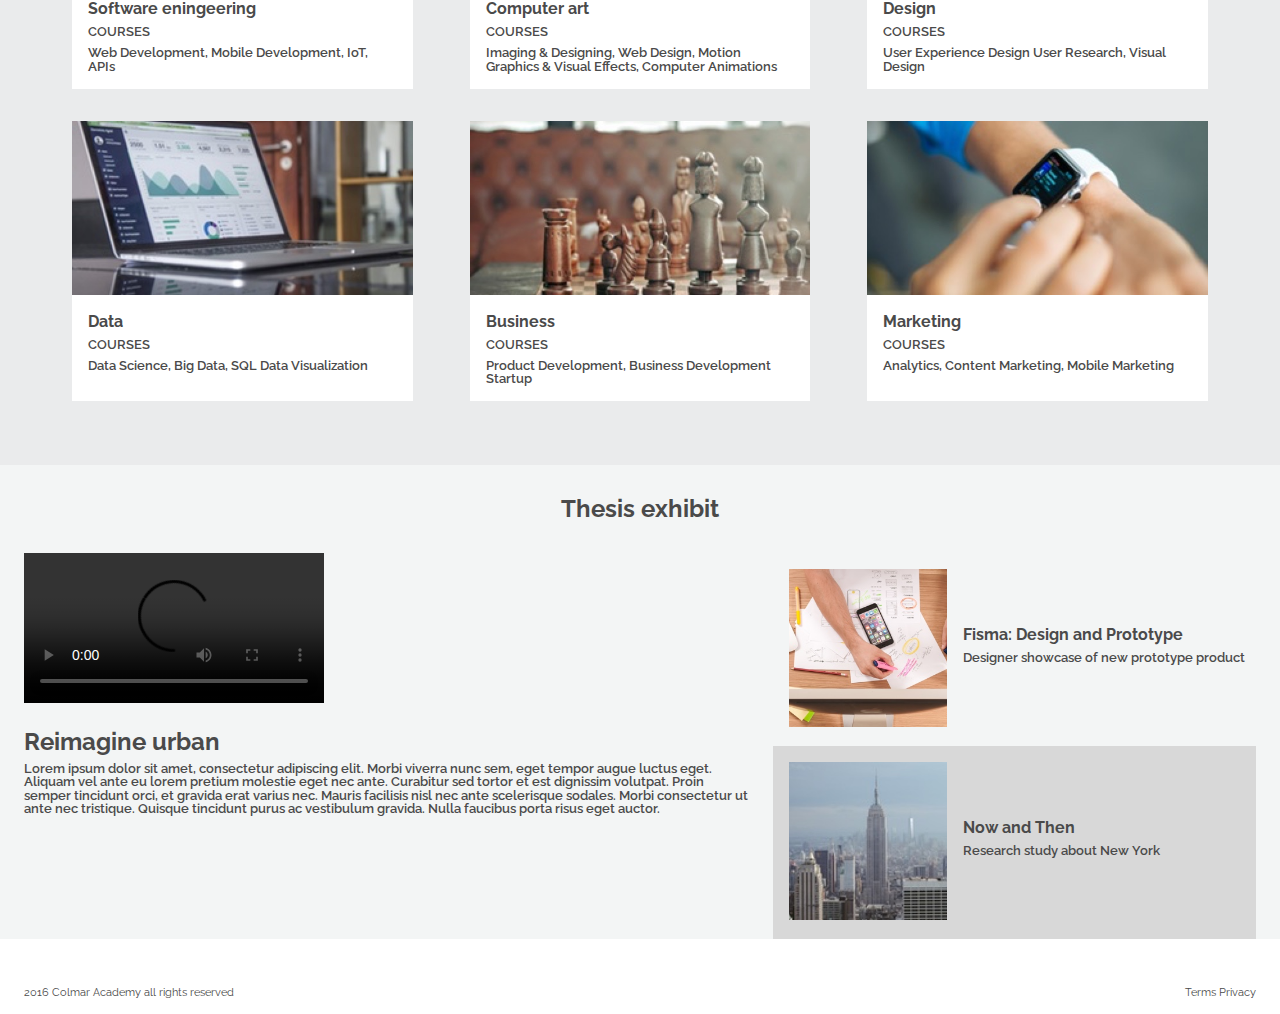
==== commit e51cd5c0: "fixing min-width" ====
--- a/Colmar Academy/index.html
+++ b/Colmar Academy/index.html
@@ -6,7 +6,7 @@
   <link rel="stylesheet" href="resources/css/reset.css">
   <link rel="stylesheet" href="resources/css/style.css">
   <link href="https://fonts.googleapis.com/css?family=Raleway:400,600,800" rel="stylesheet">
-
+  <link rel="icon" href="resources/images/favicon.ico" type="image/x-icon">
 </head>
 <body>
 
@@ -28,21 +28,22 @@
     </div>
 
     <div class="mobile-bar">
-      <div class="box"><img src="resources/images/ic-logo.svg"/></div>
-      <div class="box"><img src="resources/images/ic-on-campus.svg"/></div>
-      <div class="box"><img src="resources/images/ic-online.svg"/></div>
-      <div class="box"><img src="resources/images/ic-login.svg"/></div>
+      <div class="box"><a href="#"><img src="resources/images/ic-logo.svg"/></a></div>
+      <div class="box"><a href="#"><img src="resources/images/ic-on-campus.svg"/></a></div>
+      <div class="box"><a href="#"><img src="resources/images/ic-online.svg"/></a></div>
+      <div class="box"><a href="#"><img src="resources/images/ic-login.svg"/></a></div>
     </div>
 
   </header>
 
   <div class="jumbotron">
       <div class="jumbotron-img">
-        <img src="resources/images/banner.jpg">
+        <img src="resources/images/banner.jpg"/>
       </div>
 
       <div class="jumbotron-text">
-        <h1> Learn something <br>new everyday</h1>
+
+      <h1>Learn something <br>new everyday</h1>
         <p> Lorem ipsum dolor sit amet, <br> consectetur adipiscing elit.</p>
         <a href=""> Start here</a>
       </div>
--- a/Colmar Academy/resources/css/style.css
+++ b/Colmar Academy/resources/css/style.css
@@ -254,7 +254,7 @@
 
 
 
-@media only screen and (max-width: 470px){
+@media only screen and (max-width: 660px){
     /* Header  section*/
     .desktop{
         display: none;
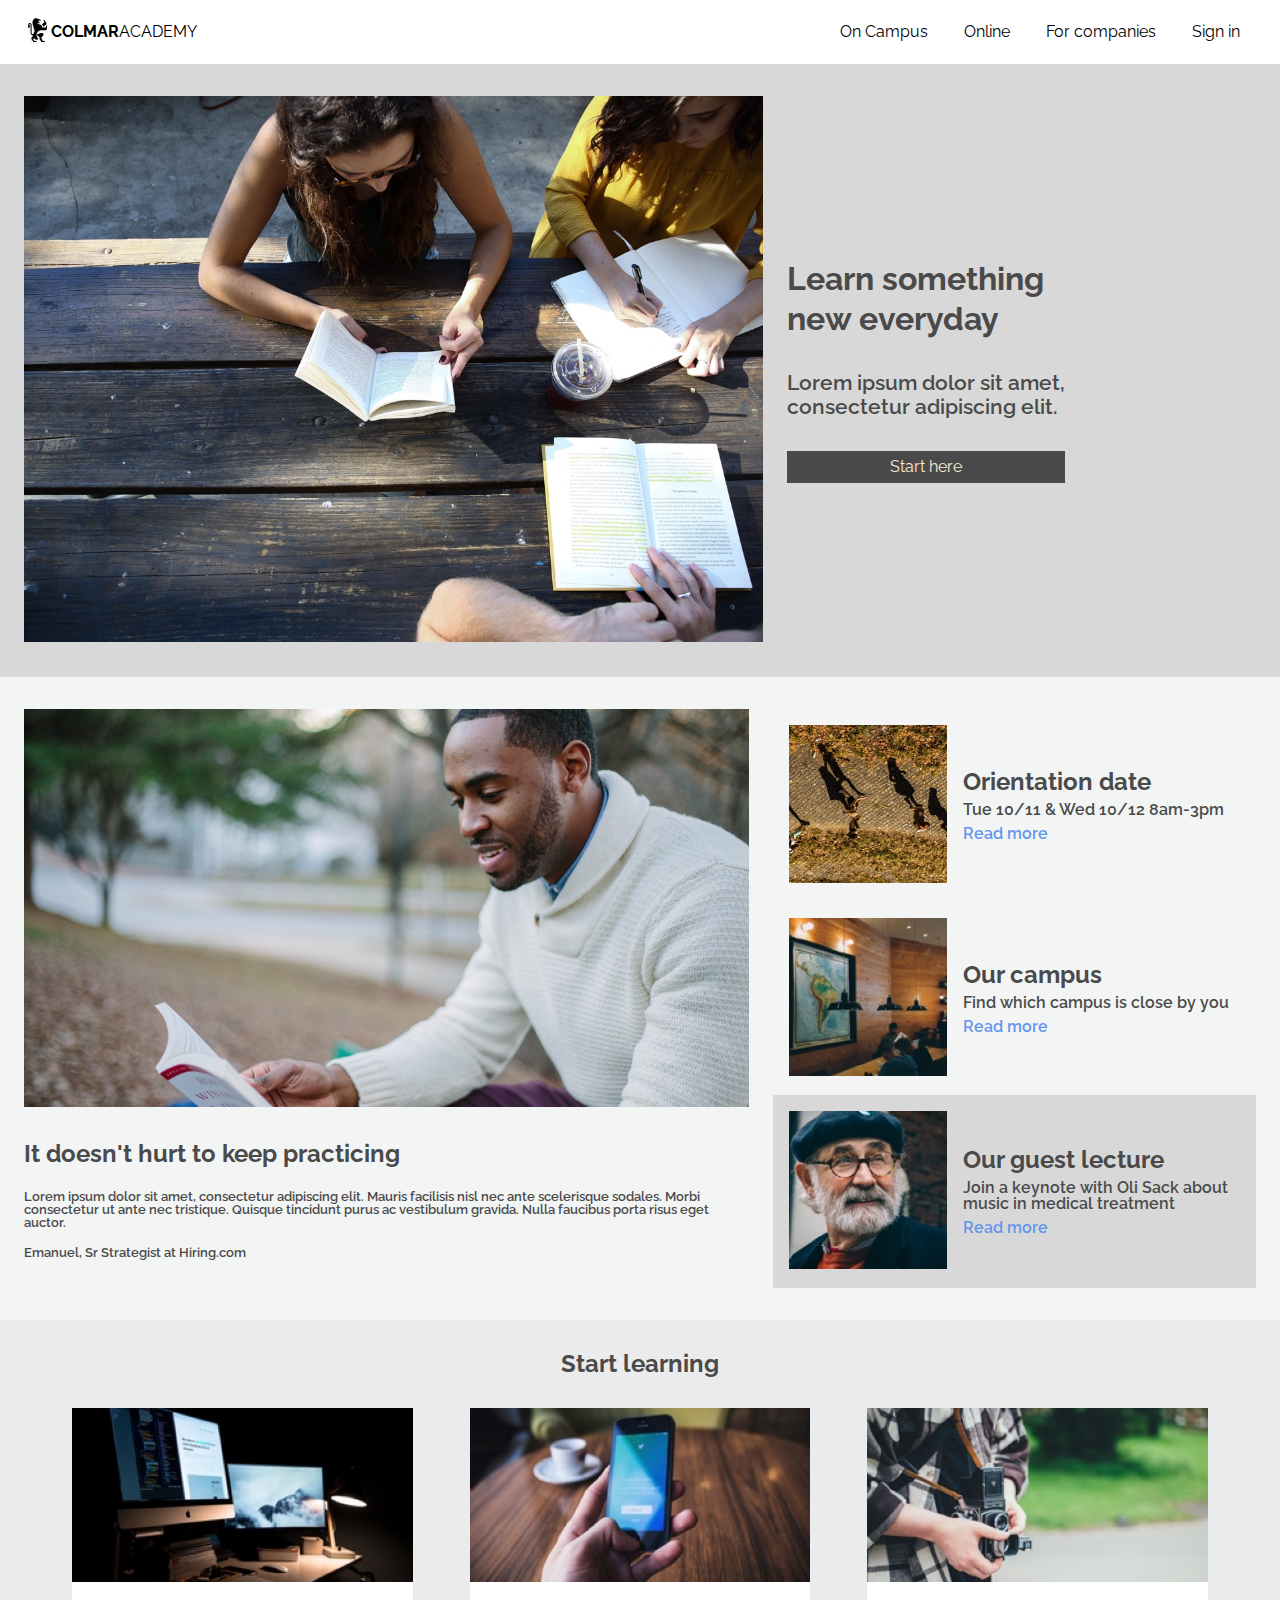
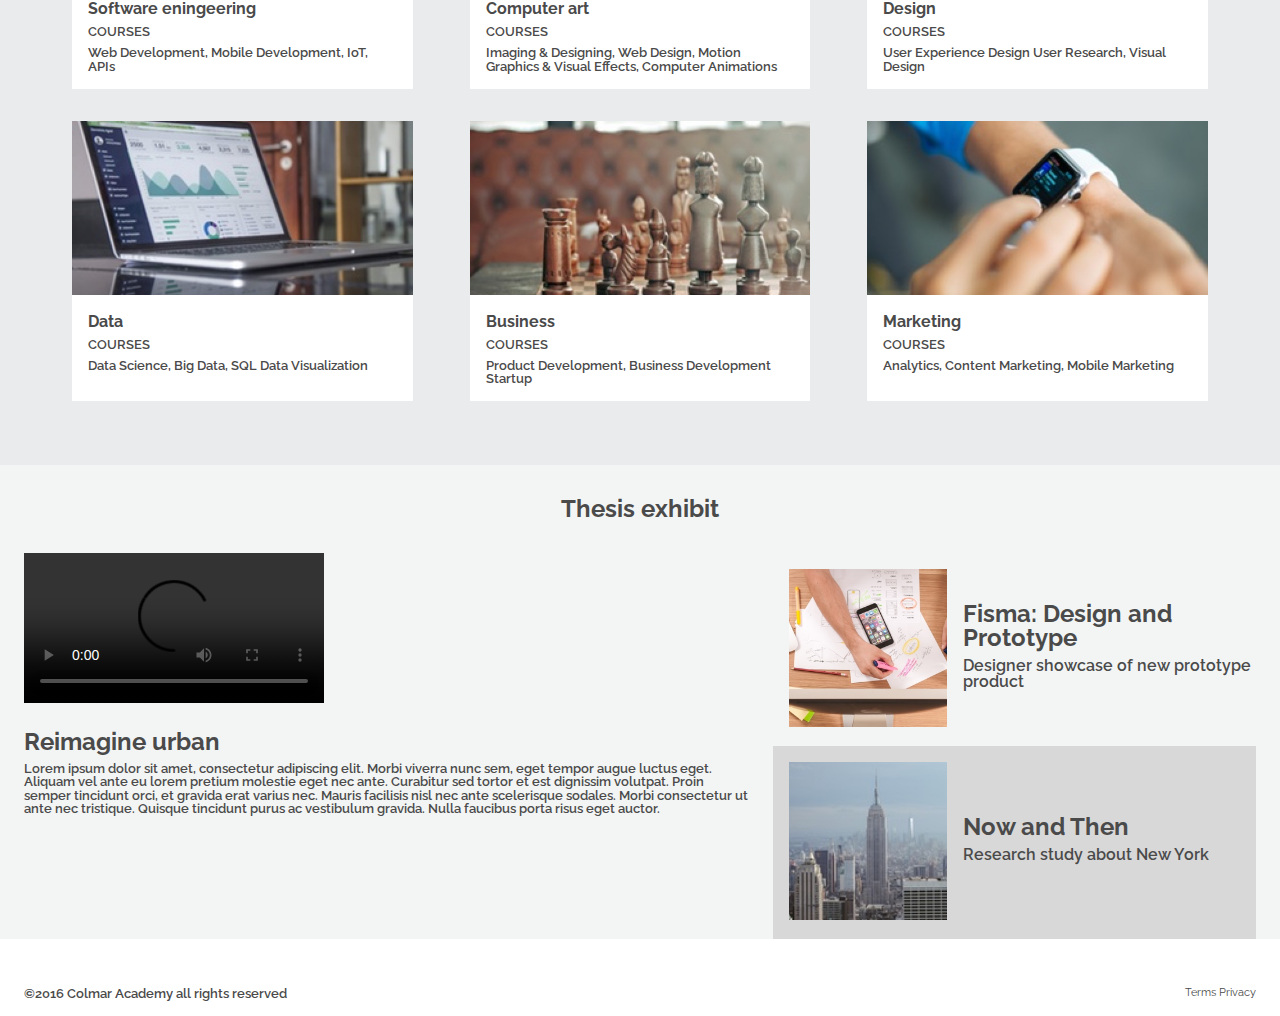
==== commit 8c6fc0df: "Finishing mobile version of Colmar academy" ====
--- a/Colmar Academy/index.html
+++ b/Colmar Academy/index.html
@@ -5,8 +5,10 @@
   <title>Title</title>
   <link rel="stylesheet" href="resources/css/reset.css">
   <link rel="stylesheet" href="resources/css/style.css">
+  <link rel="stylesheet" href="resources/css/style-mobile.css">
   <link href="https://fonts.googleapis.com/css?family=Raleway:400,600,800" rel="stylesheet">
   <link rel="icon" href="resources/images/favicon.ico" type="image/x-icon">
+
 </head>
 <body>
 
@@ -59,7 +61,7 @@
 
       <div class="posts">
         <div class="post">
-          <div class="post_image">
+          <div class="post_image" id="orientation_post">
             <img src="resources/images/information-orientation.jpg">
           </div>
           <div class="post_data">
@@ -70,7 +72,7 @@
         </div>
 
         <div class="post">
-          <div class="post_image">
+          <div class="post_image" id="campus_post">
             <img src="resources/images/information-campus.jpg">
           </div>
           <div class="post_data">
@@ -81,12 +83,12 @@
         </div>
 
         <div class="post">
-          <div class="post_image">
+          <div class="post_image" id="guest_post">
             <img src="resources/images/information-guest-lecture.jpg">
           </div>
           <div class="post_data">
             <h3> Our guest lecture</h3>
-            <p> Join a keynote with Oli</p>
+            <p> Join a keynote with Oli Sack about music in medical treatment</p>
             <a> Read more</a>
           </div>
         </div>
@@ -96,6 +98,15 @@
   <div class="learning_section">
 
     <h2 class="title" > Start learning</h2>
+
+    <div class="learning_posts_mobile">
+      <p>Software Engineering</p>
+      <p>Computer art</p>
+      <p>Design</p>
+      <p>Data</p>
+      <p>Business</p>
+      <p>Marketing</p>
+    </div>
     <div class="learning_posts">
 
       <div class="learning_post">
@@ -196,10 +207,10 @@
 
   <footer>
     <div>
-      2016 Colmar Academy all rights reserved
-    </div>
-
-    <div>
+      <p>©2016 Colmar Academy all rights reserved</p>
+    </div>
+
+    <div class="terms">
       Terms Privacy
     </div>
   </footer>
--- a/Colmar Academy/resources/css/style.css
+++ b/Colmar Academy/resources/css/style.css
@@ -165,7 +165,16 @@
 }
 .post_data p{
     margin: 0.5rem 0;
-}
+
+}
+.post_data h3{
+    font-size: 1.5rem;
+
+}
+.post_data p, .post_data a {
+    font-size: 1rem;
+}
+
 
 
 /* Post section end*/
@@ -206,6 +215,10 @@
     margin: 1rem 1rem 1rem ;
 }
 
+
+.learning_posts_mobile{
+    display: none;
+}
 /* Learning section end*/
 
 /* Thesis section*/
@@ -251,25 +264,3 @@
 
 /* footer end*/
 
-
-
-
-@media only screen and (max-width: 660px){
-    /* Header  section*/
-    .desktop{
-        display: none;
-    }
-    .mobile-bar{
-
-        display: flex;
-        justify-content: space-between;
-        align-items: center;
-        width: 100%;
-        padding: 0 2rem;
-    }
-
-
-    /* Header section end*/
-
-
-}--- a/Colmar Academy/resources/css/style-mobile.css
+++ b/Colmar Academy/resources/css/style-mobile.css
@@ -0,0 +1,147 @@
+
+
+
+@media only screen and (max-width: 660px){
+    /* Header  section*/
+    .desktop{
+        display: none;
+    }
+    .mobile-bar{
+
+        display: flex;
+        justify-content: space-between;
+        align-items: center;
+        width: 100%;
+        padding: 0 2rem;
+    }
+    /* End Header Section*/
+
+    /* Jumbotron section*/
+    .jumbotron{
+        flex-direction: column;
+        padding: 0 0;
+    }
+    .jumbotron-img{
+        width: 100%;
+    }
+
+    .jumbotron-text{
+        padding-left: 1rem;
+        padding-top: 2rem;
+    }
+
+    .jumbotron h1{
+        font-size: 2.5rem ;
+        line-height: 3.5rem;
+    }
+    .jumbotron p{
+        font-size: 1.5rem;
+    }
+
+    .jumbotron a{
+        margin-bottom: 2rem;
+        padding: 1rem 0;
+        font-size: 1.3rem;
+        background-color: #9B9B9B;
+    }
+
+    /* End jumbotron section*/
+
+    /* Post section */
+    .main_article{
+        display: none;
+    }
+    .posts{
+        width: 100%;
+        margin: 0 0;
+    }
+
+    .post{
+        flex-direction: column;
+    }
+    .post_image{
+        margin: 0 0;
+        width: 100%;
+    }
+
+    #orientation_post img{
+        content: url("../images/information-orientation-mobile.jpg");
+    }
+    #campus_post img{
+        content: url("../images/information-campus-mobile.jpg");
+    }
+    #guest_post img{
+        content: url("../images/information-guest-lecture-mobile.jpg");
+    }
+
+    .post_data{
+        margin: 2rem 1rem;
+    }
+    .posts .post:last-child{
+        background-color: transparent;
+    }
+
+
+    /* End post section */
+
+
+    /* Learning section */
+    .learning_section{
+        background-color: #F3F5F5;
+        border-top: solid 0.2px lightgray ;
+        border-bottom: solid 0.2px lightgray ;
+        padding: 2rem  1.5rem;
+    }
+    .title{
+        font-size: 2.5rem;
+    }
+    .learning_posts{
+        display: none;
+    }
+
+    .learning_posts_mobile{
+        display: block;
+    }
+    .learning_posts_mobile p{
+
+        padding: 1.5rem;
+        background-color: #D8D8D8;
+        margin-bottom: 0.5rem;
+        font-size: 1.5rem;
+    }
+
+    /* End learning section */
+
+    /* Thesis section */
+
+    .thesis_content .posts{
+        display: none;
+    }
+
+
+    .thesis_video h2, .thesis_video p{
+        display: none;
+    }
+
+    .thesis_video{
+        width: 100%;
+    }
+
+    /* End thesis section*/
+
+    /* Footer Section*/
+
+    .terms{
+        display: none;
+    }
+    footer div p{
+        font-size: 1rem;
+    }
+
+    /* End footer section*/
+
+
+
+
+
+}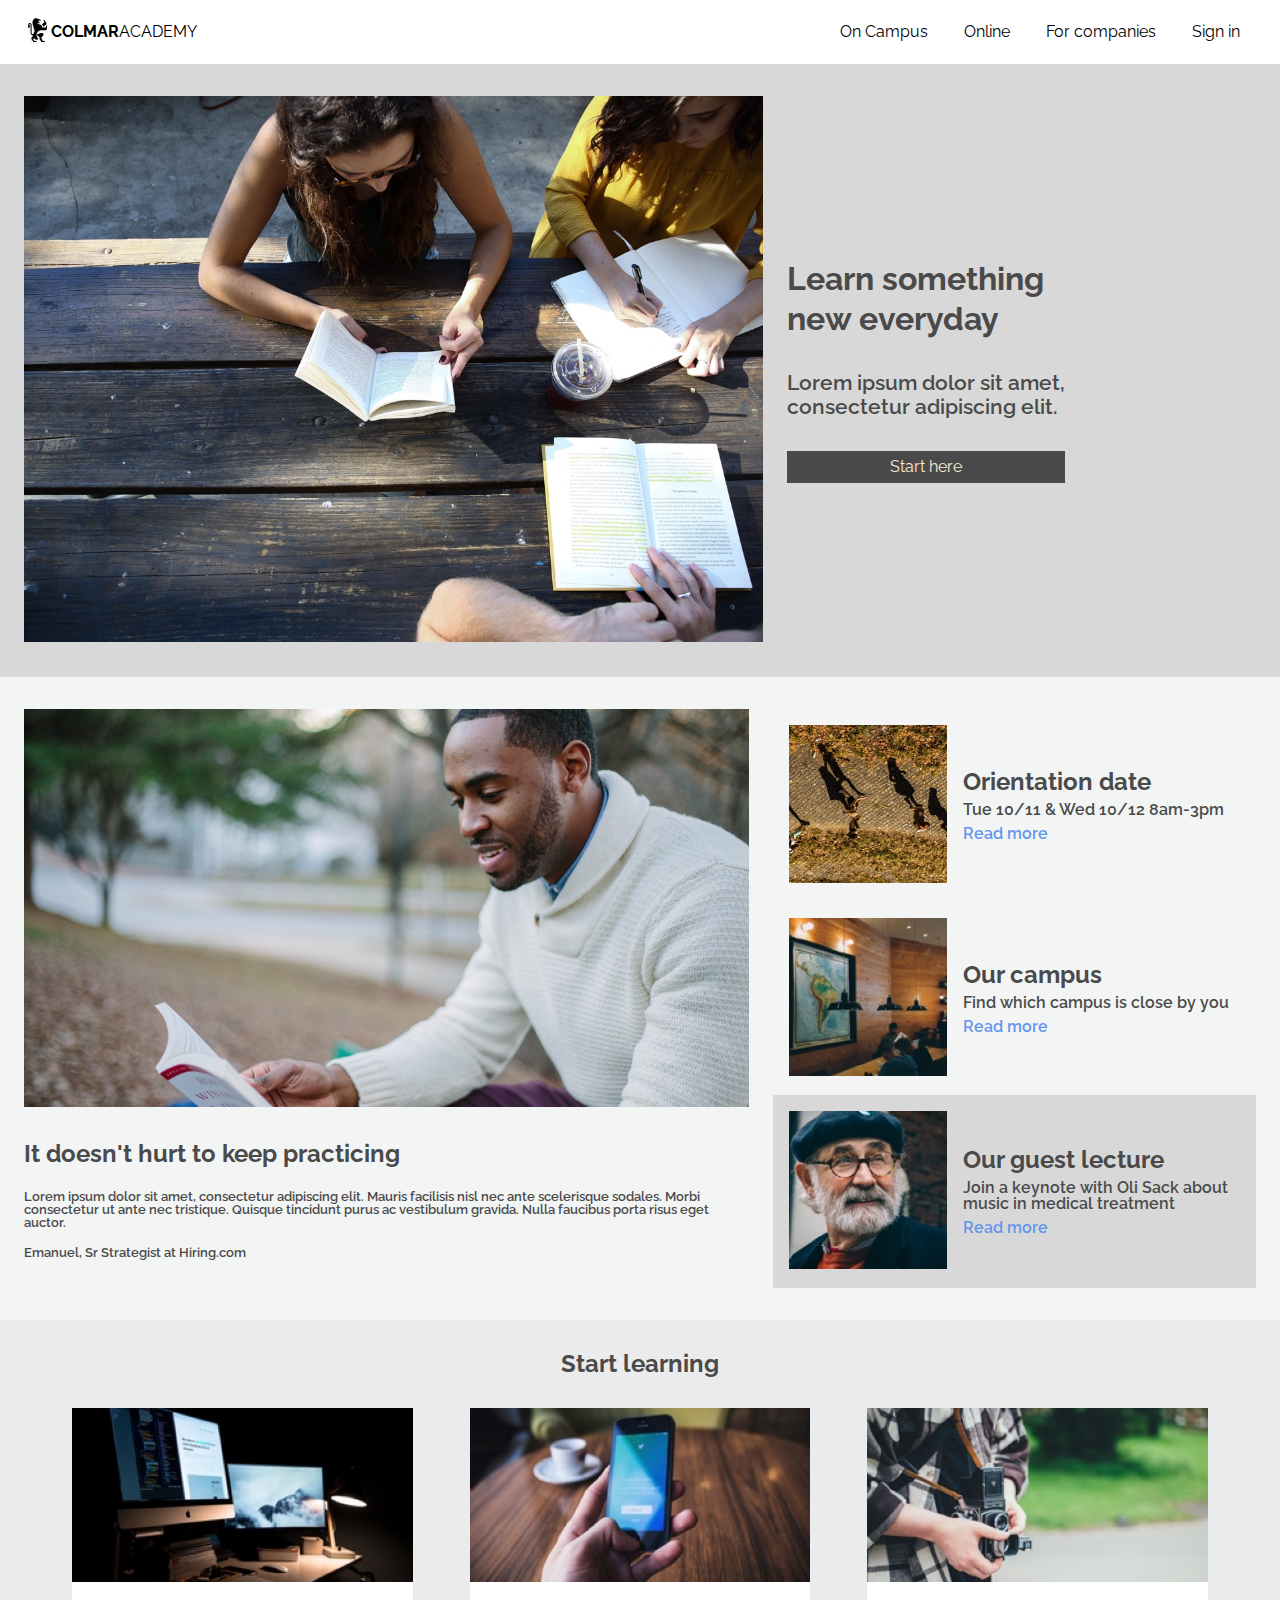
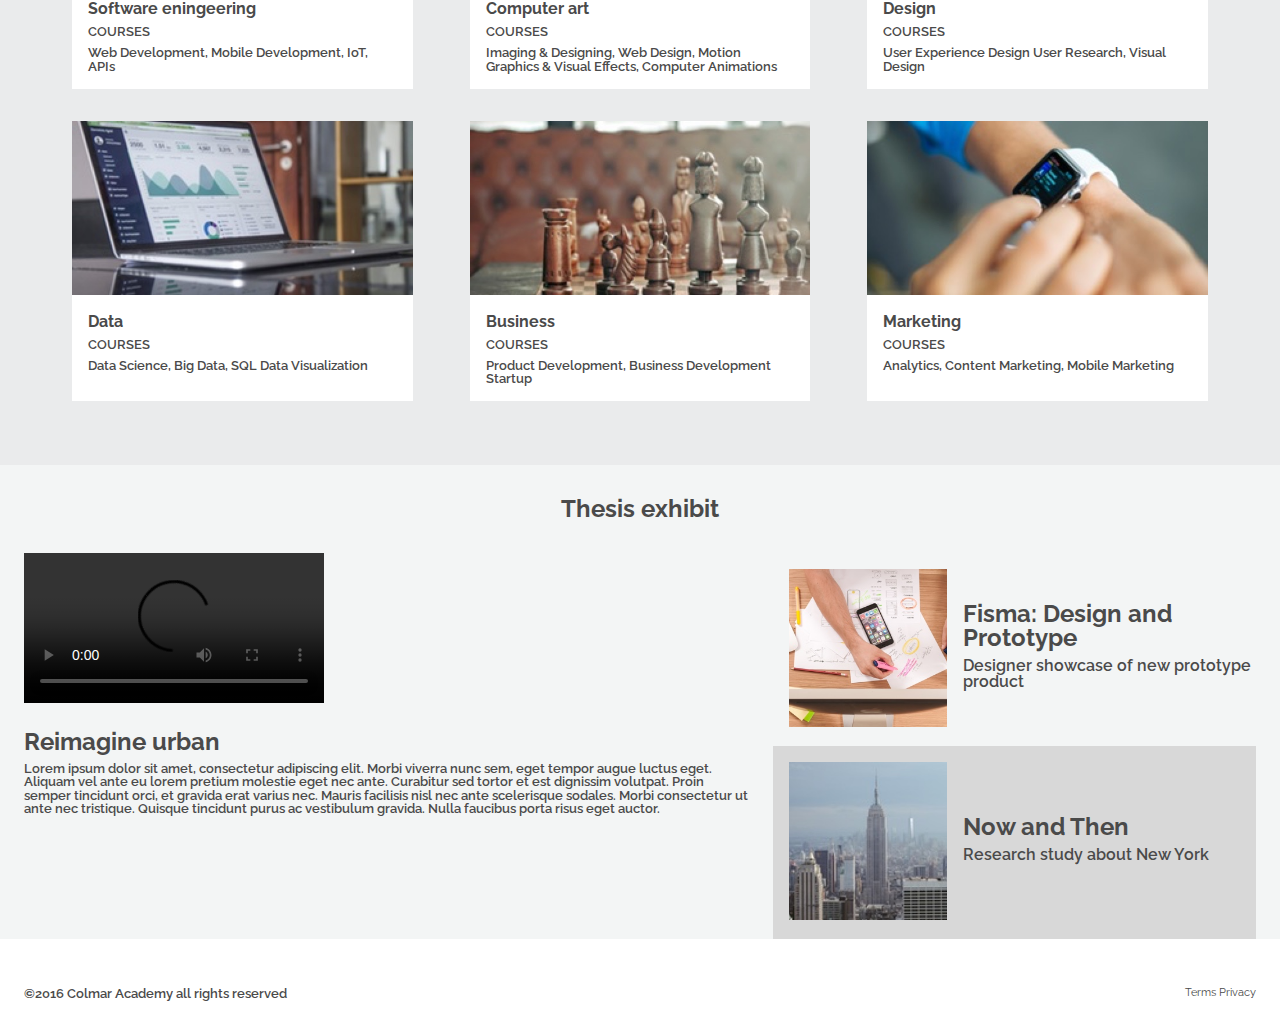
==== commit 0329a9c2: "adding viewport width and fixing media query range" ====
--- a/Colmar Academy/index.html
+++ b/Colmar Academy/index.html
@@ -8,6 +8,7 @@
   <link rel="stylesheet" href="resources/css/style-mobile.css">
   <link href="https://fonts.googleapis.com/css?family=Raleway:400,600,800" rel="stylesheet">
   <link rel="icon" href="resources/images/favicon.ico" type="image/x-icon">
+  <meta name="viewport" content="width=device-width" />
 
 </head>
 <body>
